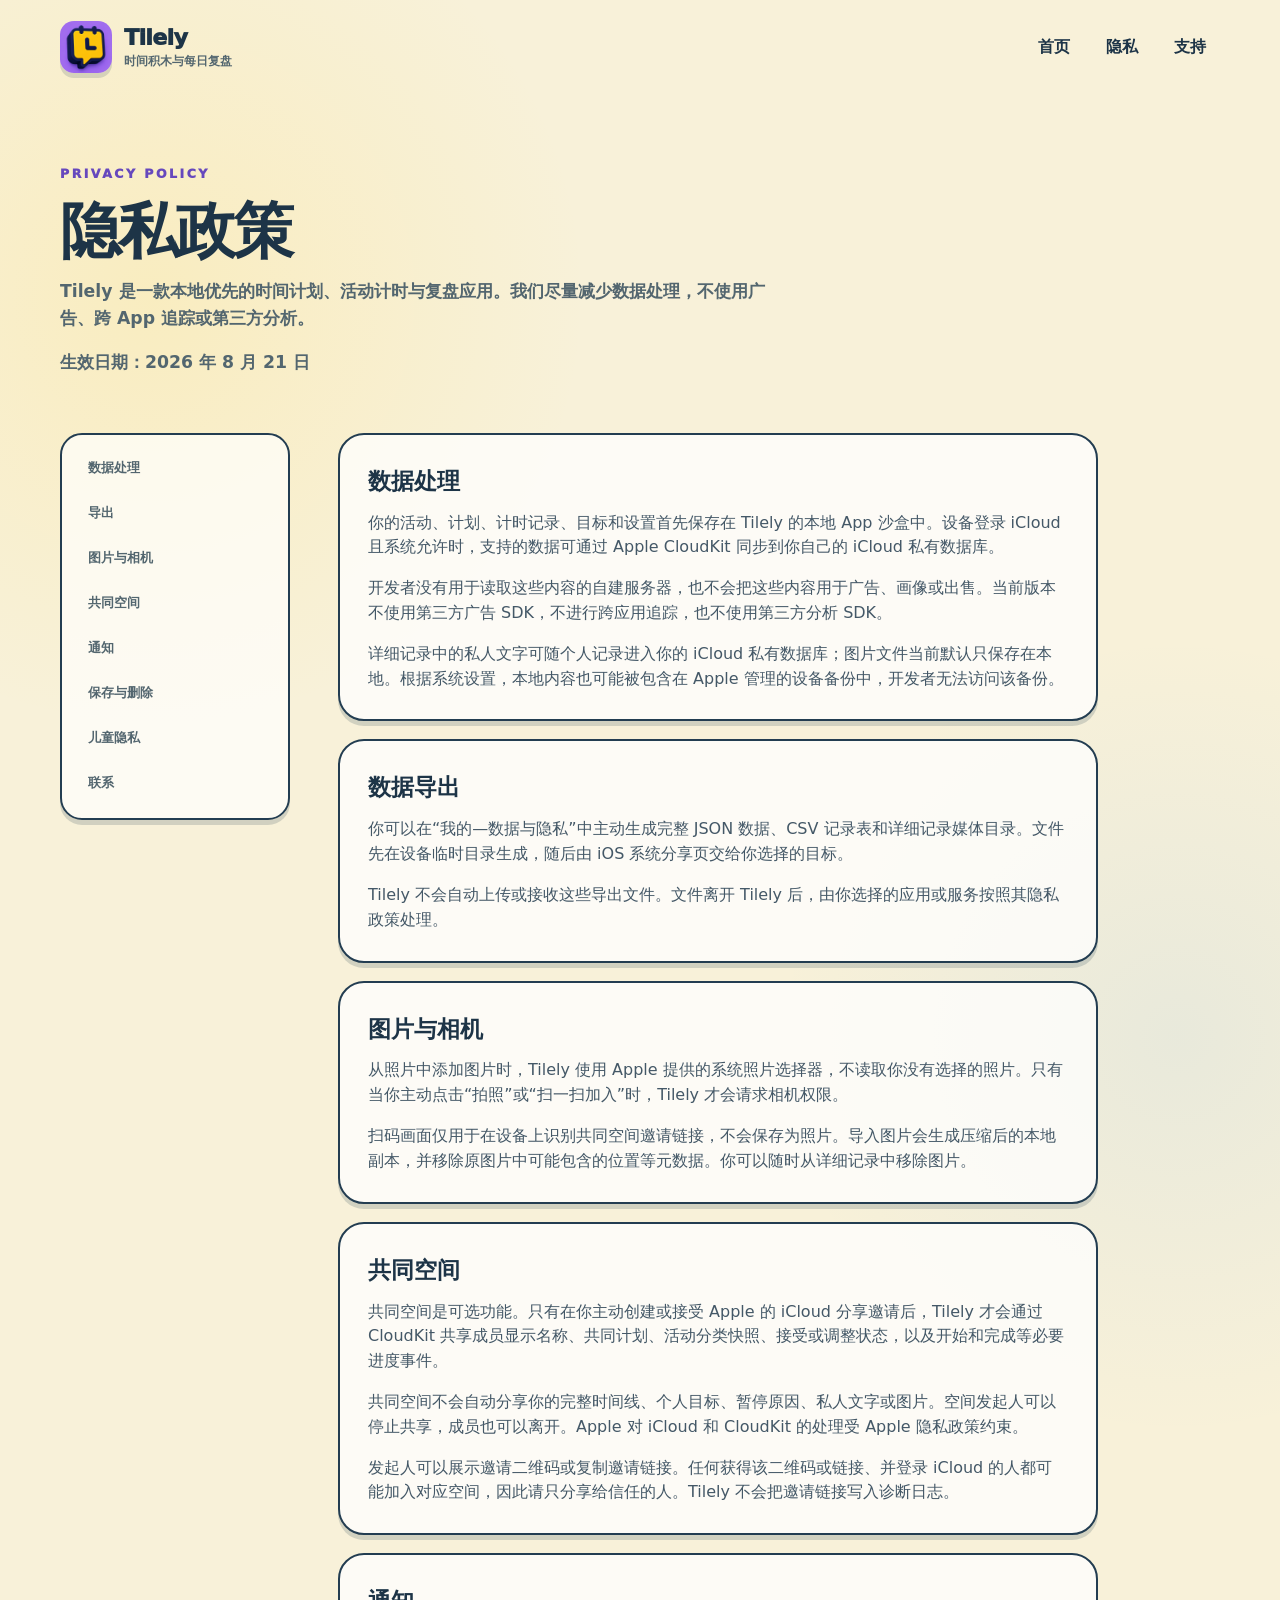
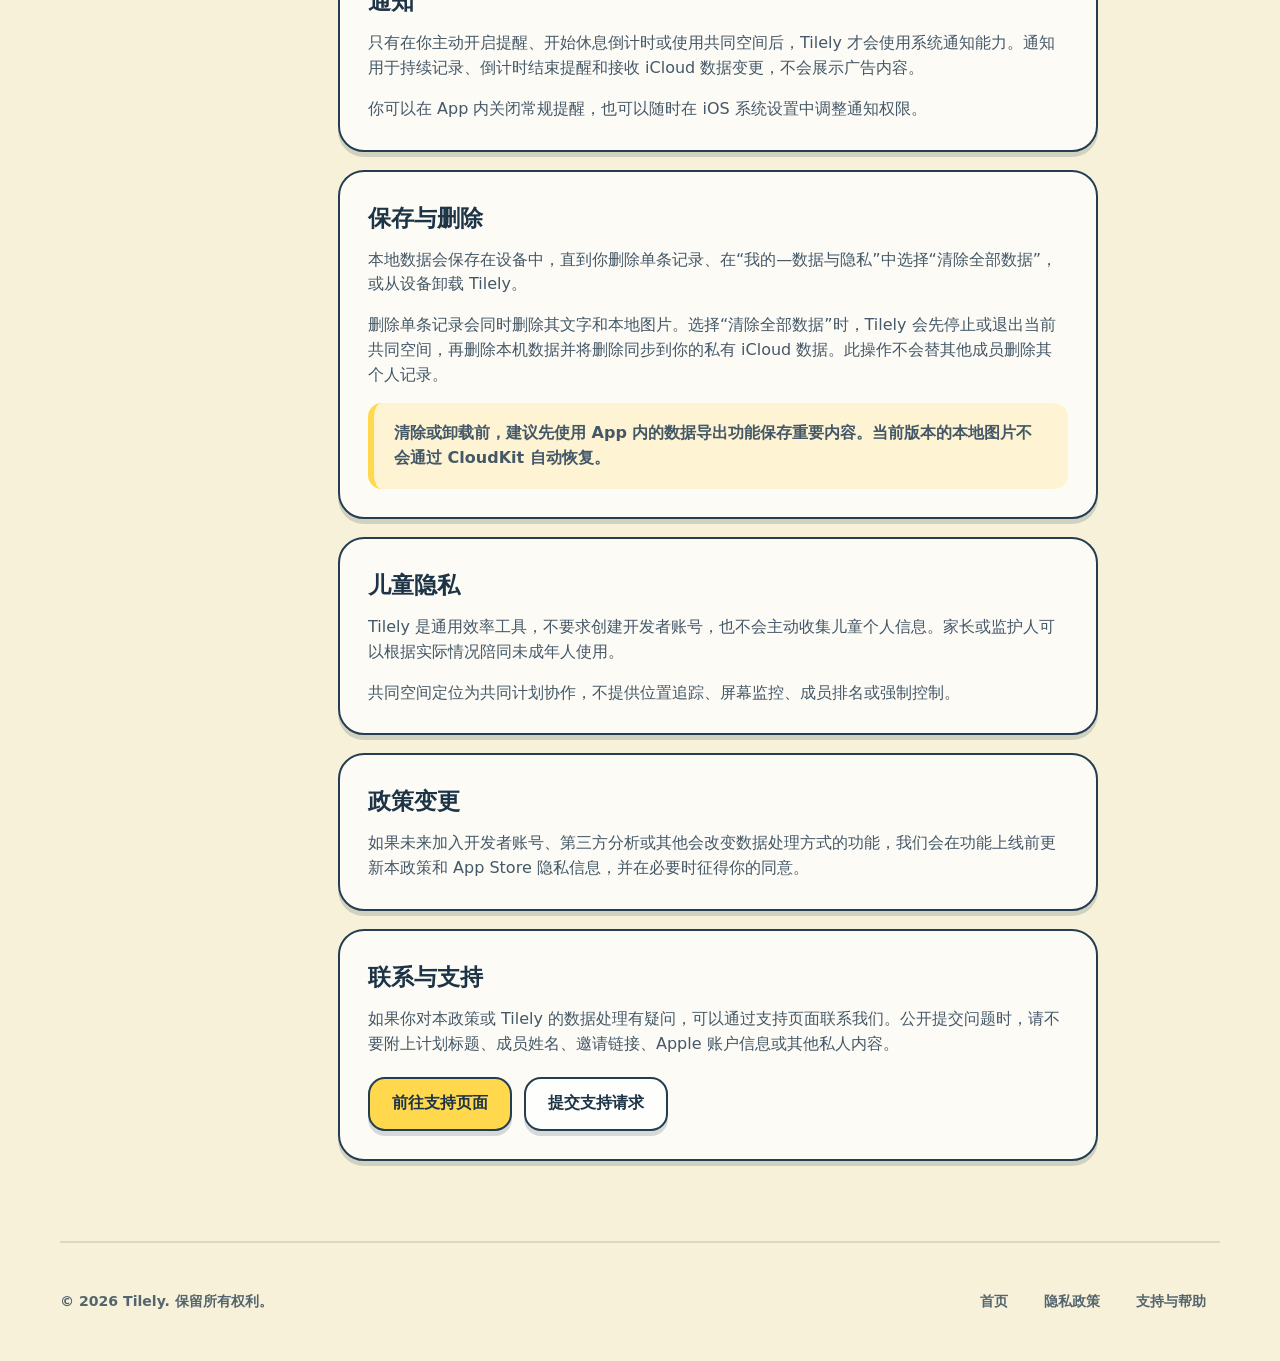
==== privacy/index.html @ 03751eff "Launch Tilely public website" ====
<!doctype html>
<html lang="zh-CN">
<head>
  <meta charset="utf-8">
  <meta name="viewport" content="width=device-width, initial-scale=1">
  <meta name="theme-color" content="#f8f1d9">
  <meta name="description" content="Tilely 隐私政策：了解活动、计划、时间记录、图片和共同空间数据如何保存与处理。">
  <link rel="canonical" href="https://jacklv-coder.github.io/tilely-site/privacy/">
  <link rel="icon" type="image/png" href="../assets/tilely-icon.png">
  <link rel="stylesheet" href="../assets/styles.css">
  <title>隐私政策｜Tilely</title>
</head>
<body>
  <a class="skip-link" href="#main">跳到主要内容</a>
  <header class="site-header shell">
    <a class="brand" href="../" aria-label="返回 Tilely 首页">
      <img src="../assets/tilely-icon.png" width="52" height="52" alt="">
      <span><strong>Tilely</strong><small>时间积木与每日复盘</small></span>
    </a>
    <nav aria-label="主要导航">
      <a href="../">首页</a>
      <a href="./" aria-current="page">隐私</a>
      <a href="../support/">支持</a>
    </nav>
  </header>

  <main id="main" class="legal-main shell">
    <header class="legal-hero">
      <p class="eyebrow purple">PRIVACY POLICY</p>
      <h1>隐私政策</h1>
      <p>Tilely 是一款本地优先的时间计划、活动计时与复盘应用。我们尽量减少数据处理，不使用广告、跨 App 追踪或第三方分析。</p>
      <p><strong>生效日期：2026 年 8 月 21 日</strong></p>
    </header>

    <div class="legal-layout">
      <nav class="legal-nav" aria-label="本页目录">
        <a href="#data">数据处理</a>
        <a href="#export">导出</a>
        <a href="#camera">图片与相机</a>
        <a href="#collaboration">共同空间</a>
        <a href="#notifications">通知</a>
        <a href="#retention">保存与删除</a>
        <a href="#children">儿童隐私</a>
        <a href="#contact">联系</a>
      </nav>

      <div class="legal-content">
        <section id="data" class="legal-card">
          <h2>数据处理</h2>
          <p>你的活动、计划、计时记录、目标和设置首先保存在 Tilely 的本地 App 沙盒中。设备登录 iCloud 且系统允许时，支持的数据可通过 Apple CloudKit 同步到你自己的 iCloud 私有数据库。</p>
          <p>开发者没有用于读取这些内容的自建服务器，也不会把这些内容用于广告、画像或出售。当前版本不使用第三方广告 SDK，不进行跨应用追踪，也不使用第三方分析 SDK。</p>
          <p>详细记录中的私人文字可随个人记录进入你的 iCloud 私有数据库；图片文件当前默认只保存在本地。根据系统设置，本地内容也可能被包含在 Apple 管理的设备备份中，开发者无法访问该备份。</p>
        </section>

        <section id="export" class="legal-card">
          <h2>数据导出</h2>
          <p>你可以在“我的—数据与隐私”中主动生成完整 JSON 数据、CSV 记录表和详细记录媒体目录。文件先在设备临时目录生成，随后由 iOS 系统分享页交给你选择的目标。</p>
          <p>Tilely 不会自动上传或接收这些导出文件。文件离开 Tilely 后，由你选择的应用或服务按照其隐私政策处理。</p>
        </section>

        <section id="camera" class="legal-card">
          <h2>图片与相机</h2>
          <p>从照片中添加图片时，Tilely 使用 Apple 提供的系统照片选择器，不读取你没有选择的照片。只有当你主动点击“拍照”或“扫一扫加入”时，Tilely 才会请求相机权限。</p>
          <p>扫码画面仅用于在设备上识别共同空间邀请链接，不会保存为照片。导入图片会生成压缩后的本地副本，并移除原图片中可能包含的位置等元数据。你可以随时从详细记录中移除图片。</p>
        </section>

        <section id="collaboration" class="legal-card">
          <h2>共同空间</h2>
          <p>共同空间是可选功能。只有在你主动创建或接受 Apple 的 iCloud 分享邀请后，Tilely 才会通过 CloudKit 共享成员显示名称、共同计划、活动分类快照、接受或调整状态，以及开始和完成等必要进度事件。</p>
          <p>共同空间不会自动分享你的完整时间线、个人目标、暂停原因、私人文字或图片。空间发起人可以停止共享，成员也可以离开。Apple 对 iCloud 和 CloudKit 的处理受 Apple 隐私政策约束。</p>
          <p>发起人可以展示邀请二维码或复制邀请链接。任何获得该二维码或链接、并登录 iCloud 的人都可能加入对应空间，因此请只分享给信任的人。Tilely 不会把邀请链接写入诊断日志。</p>
        </section>

        <section id="notifications" class="legal-card">
          <h2>通知</h2>
          <p>只有在你主动开启提醒、开始休息倒计时或使用共同空间后，Tilely 才会使用系统通知能力。通知用于持续记录、倒计时结束提醒和接收 iCloud 数据变更，不会展示广告内容。</p>
          <p>你可以在 App 内关闭常规提醒，也可以随时在 iOS 系统设置中调整通知权限。</p>
        </section>

        <section id="retention" class="legal-card">
          <h2>保存与删除</h2>
          <p>本地数据会保存在设备中，直到你删除单条记录、在“我的—数据与隐私”中选择“清除全部数据”，或从设备卸载 Tilely。</p>
          <p>删除单条记录会同时删除其文字和本地图片。选择“清除全部数据”时，Tilely 会先停止或退出当前共同空间，再删除本机数据并将删除同步到你的私有 iCloud 数据。此操作不会替其他成员删除其个人记录。</p>
          <p class="notice">清除或卸载前，建议先使用 App 内的数据导出功能保存重要内容。当前版本的本地图片不会通过 CloudKit 自动恢复。</p>
        </section>

        <section id="children" class="legal-card">
          <h2>儿童隐私</h2>
          <p>Tilely 是通用效率工具，不要求创建开发者账号，也不会主动收集儿童个人信息。家长或监护人可以根据实际情况陪同未成年人使用。</p>
          <p>共同空间定位为共同计划协作，不提供位置追踪、屏幕监控、成员排名或强制控制。</p>
        </section>

        <section id="changes" class="legal-card">
          <h2>政策变更</h2>
          <p>如果未来加入开发者账号、第三方分析或其他会改变数据处理方式的功能，我们会在功能上线前更新本政策和 App Store 隐私信息，并在必要时征得你的同意。</p>
        </section>

        <section id="contact" class="legal-card">
          <h2>联系与支持</h2>
          <p>如果你对本政策或 Tilely 的数据处理有疑问，可以通过支持页面联系我们。公开提交问题时，请不要附上计划标题、成员姓名、邀请链接、Apple 账户信息或其他私人内容。</p>
          <div class="support-actions">
            <a class="button primary" href="../support/">前往支持页面</a>
            <a class="button secondary" href="https://github.com/jacklv-coder/tilely-site/issues/new?template=support.yml" rel="noopener noreferrer">提交支持请求</a>
          </div>
        </section>
      </div>
    </div>
  </main>

  <footer class="site-footer shell">
    <p>© 2026 Tilely. 保留所有权利。</p>
    <nav aria-label="页脚导航"><a href="../">首页</a><a href="./">隐私政策</a><a href="../support/">支持与帮助</a></nav>
  </footer>
</body>
</html>
---- assets/styles.css ----
:root {
  --paper: #f8f1d9;
  --paper-light: #fffdf5;
  --ink: #1d3447;
  --muted: #53666f;
  --border: #233d51;
  --yellow: #ffd84d;
  --blue: #1768b6;
  --coral: #b53b2a;
  --mint: #168461;
  --purple: #6648bd;
  --shadow: rgba(35, 61, 81, 0.18);
  --radius-lg: 34px;
  --radius-md: 24px;
  --radius-sm: 16px;
}

* { box-sizing: border-box; }

html {
  scroll-behavior: smooth;
  background: var(--paper);
}

body {
  margin: 0;
  color: var(--ink);
  font-family: ui-rounded, "SF Pro Rounded", "PingFang SC", "Microsoft YaHei", system-ui, sans-serif;
  background:
    radial-gradient(circle at 12% 10%, rgba(255, 216, 77, 0.18), transparent 27rem),
    radial-gradient(circle at 92% 35%, rgba(50, 141, 245, 0.08), transparent 25rem),
    var(--paper);
  line-height: 1.55;
}

body::before {
  content: "";
  position: fixed;
  inset: 0;
  pointer-events: none;
  opacity: 0.32;
  background-image: radial-gradient(rgba(29, 52, 71, 0.14) 0.65px, transparent 0.65px);
  background-size: 8px 8px;
  mask-image: linear-gradient(to bottom, black, transparent 85%);
}

a { color: inherit; }
img { display: block; max-width: 100%; }

.shell {
  width: min(1160px, calc(100% - 40px));
  margin-inline: auto;
}

.skip-link {
  position: fixed;
  top: 12px;
  left: 12px;
  z-index: 100;
  padding: 10px 14px;
  color: white;
  background: var(--ink);
  border-radius: 12px;
  transform: translateY(-160%);
}

.skip-link:focus { transform: translateY(0); }

.site-header {
  position: relative;
  z-index: 10;
  display: flex;
  align-items: center;
  justify-content: space-between;
  min-height: 94px;
  gap: 24px;
}

.brand {
  display: inline-flex;
  align-items: center;
  gap: 12px;
  text-decoration: none;
}

.brand img {
  border-radius: 14px;
  box-shadow: 0 5px 0 rgba(35, 61, 81, 0.16);
}

.brand span { display: grid; line-height: 1.1; }
.brand strong { font-size: 1.38rem; font-weight: 950; letter-spacing: -0.03em; }
.brand small { margin-top: 5px; color: var(--muted); font-size: 0.73rem; font-weight: 700; }

.site-header nav,
.site-footer nav {
  display: flex;
  align-items: center;
  flex-wrap: wrap;
  gap: 8px;
}

.site-header nav a,
.site-footer nav a {
  min-height: 44px;
  display: inline-flex;
  align-items: center;
  padding: 0 14px;
  border-radius: 999px;
  font-weight: 800;
  text-decoration: none;
}

.site-header nav a:hover,
.site-header nav a:focus-visible,
.site-footer nav a:hover,
.site-footer nav a:focus-visible {
  background: rgba(255, 255, 255, 0.58);
  outline: none;
}

.hero {
  position: relative;
  display: grid;
  grid-template-columns: 1.02fr 0.98fr;
  align-items: center;
  gap: clamp(44px, 7vw, 92px);
  min-height: 680px;
  padding-block: 76px 92px;
}

.eyebrow {
  margin: 0 0 16px;
  font-size: 0.78rem;
  font-weight: 950;
  letter-spacing: 0.2em;
}

.coral { color: var(--coral); }
.purple { color: var(--purple); }
.mint-text { color: #70efc2; }

h1, h2, h3, p { margin-top: 0; }

h1 {
  margin-bottom: 26px;
  font-size: clamp(3.2rem, 7.2vw, 6.4rem);
  line-height: 0.98;
  letter-spacing: -0.07em;
  font-weight: 950;
}

h1 span { color: var(--blue); }

.hero-lead {
  max-width: 650px;
  margin-bottom: 30px;
  color: var(--muted);
  font-size: clamp(1.04rem, 1.9vw, 1.24rem);
  font-weight: 680;
}

.hero-actions {
  display: flex;
  flex-wrap: wrap;
  gap: 13px;
}

.button {
  min-height: 54px;
  display: inline-flex;
  align-items: center;
  justify-content: center;
  padding: 0 22px;
  border: 2px solid var(--border);
  border-radius: 17px;
  font-weight: 900;
  text-decoration: none;
  box-shadow: 0 5px 0 var(--shadow);
}

.button.primary { color: var(--ink); background: var(--yellow); }
.button.secondary { background: rgba(255, 255, 255, 0.75); }
.button:hover:not(span), .button:focus-visible:not(span) { transform: translateY(-2px); outline: none; }

.trust-list {
  display: flex;
  flex-wrap: wrap;
  gap: 9px 18px;
  margin: 24px 0 0;
  padding: 0;
  color: var(--muted);
  list-style: none;
  font-size: 0.84rem;
  font-weight: 800;
}

.trust-list li::before { content: "✓"; margin-right: 6px; color: #0b7150; }

.hero-visual {
  position: relative;
  padding: 24px;
  border: 3px solid var(--border);
  border-radius: 44px;
  background: rgba(255, 253, 245, 0.78);
  box-shadow: 0 12px 0 rgba(35, 61, 81, 0.12), 0 28px 70px rgba(35, 61, 81, 0.14);
  transform: rotate(1.5deg);
}

.mini-header {
  display: flex;
  align-items: center;
  justify-content: space-between;
  padding: 3px 4px 20px;
  font-size: 1.1rem;
  font-weight: 950;
}

.date-chip {
  padding: 8px 12px;
  border-radius: 999px;
  background: var(--yellow);
  font-size: 0.83rem;
}

.time-grid {
  display: grid;
  grid-template-columns: 1fr 1fr;
  gap: 14px;
}

.time-tile {
  min-height: 150px;
  display: flex;
  flex-direction: column;
  justify-content: space-between;
  padding: 18px;
  border: 2px solid var(--border);
  border-radius: 24px;
  color: white;
  box-shadow: 0 5px 0 rgba(35, 61, 81, 0.2);
}

.time-tile.blue { background: var(--blue); }
.time-tile.coral-bg { background: var(--coral); }
.time-tile.mint { background: var(--mint); }
.time-tile.yellow { color: var(--ink); background: var(--yellow); }
.tile-icon { width: 46px; height: 46px; display: grid; place-items: center; border-radius: 14px; background: rgba(255,255,255,.86); font-size: 1.45rem; }
.time-tile div { display: grid; }
.time-tile strong { font-size: 1.08rem; font-weight: 950; }
.time-tile small { opacity: 0.82; font-weight: 800; }

.progress-card {
  display: grid;
  grid-template-columns: 1fr auto;
  gap: 6px 16px;
  margin-top: 15px;
  padding: 18px;
  border-radius: 23px;
  color: white;
  background: var(--ink);
}

.progress-card span { color: #b9c5cd; font-size: 0.8rem; font-weight: 800; }
.progress-card strong { font-size: 1rem; }
.progress-track { grid-column: 1 / -1; height: 8px; overflow: hidden; border-radius: 999px; background: rgba(255,255,255,.15); }
.progress-track i { display: block; width: 68%; height: 100%; border-radius: inherit; background: #58e8b5; }

.section { padding-block: 96px; }
.section-heading { max-width: 760px; margin-bottom: 40px; }
.section-heading h2, .privacy-banner h2, .final-cta h2, .legal-hero h1 {
  margin-bottom: 14px;
  font-size: clamp(2.1rem, 5vw, 3.8rem);
  line-height: 1.06;
  letter-spacing: -0.055em;
  font-weight: 950;
}
.section-heading > p:last-child, .final-cta p { color: var(--muted); font-weight: 680; }

.feature-grid {
  display: grid;
  grid-template-columns: repeat(2, 1fr);
  gap: 20px;
}

.feature-card {
  position: relative;
  min-height: 300px;
  padding: 28px;
  overflow: hidden;
  border: 3px solid var(--border);
  border-radius: var(--radius-lg);
  box-shadow: 0 8px 0 var(--shadow);
}

.feature-card h3 { margin: 64px 0 8px; font-size: 1.7rem; font-weight: 950; }
.feature-card p { max-width: 400px; margin: 0; font-weight: 700; opacity: 0.83; }
.feature-number { font-weight: 950; opacity: 0.55; }
.feature-emoji { position: absolute; top: 22px; right: 26px; font-size: 3.2rem; transform: rotate(7deg); }
.blue-card { background: #dfeeff; }
.coral-card { background: #ffe1d8; }
.purple-card { background: #e9e1ff; }
.mint-card { background: #d9f5e9; }

.privacy-banner {
  display: grid;
  grid-template-columns: auto 1fr auto;
  align-items: center;
  gap: 28px;
  padding: 38px;
  border: 3px solid var(--border);
  border-radius: var(--radius-lg);
  color: white;
  background: var(--ink);
  box-shadow: 0 8px 0 rgba(35, 61, 81, 0.2);
}
.privacy-banner h2 { font-size: clamp(1.9rem, 4vw, 3rem); }
.privacy-banner p:last-child { margin-bottom: 0; color: #c6d0d5; font-weight: 650; }
.privacy-icon { width: 78px; height: 78px; display: grid; place-items: center; border-radius: 23px; color: var(--ink); background: var(--yellow); font-size: 2.2rem; }
.yellow-button { color: var(--ink); background: var(--yellow); white-space: nowrap; }

.final-cta {
  display: flex;
  align-items: center;
  gap: 28px;
}
.final-cta img { flex: 0 0 auto; border-radius: 28px; box-shadow: 0 7px 0 var(--shadow); }

.site-footer {
  display: flex;
  align-items: center;
  justify-content: space-between;
  gap: 24px;
  min-height: 120px;
  padding-block: 20px;
  border-top: 2px solid rgba(35, 61, 81, 0.14);
  color: var(--muted);
  font-size: 0.88rem;
  font-weight: 700;
}
.site-footer p { margin: 0; }

/* Legal and support pages */
.legal-main { padding-bottom: 80px; }
.legal-hero { max-width: 860px; padding-block: 70px 40px; }
.legal-hero > p:not(.eyebrow) { max-width: 720px; color: var(--muted); font-size: 1.08rem; font-weight: 680; }
.legal-layout { display: grid; grid-template-columns: 230px minmax(0, 760px); align-items: start; gap: 48px; }
.legal-nav { position: sticky; top: 24px; display: grid; gap: 5px; padding: 14px; border: 2px solid var(--border); border-radius: 22px; background: rgba(255,255,255,.68); box-shadow: 0 5px 0 var(--shadow); }
.legal-nav a { min-height: 40px; display: flex; align-items: center; padding: 0 12px; border-radius: 12px; color: var(--muted); font-size: 0.84rem; font-weight: 800; text-decoration: none; }
.legal-nav a:hover, .legal-nav a:focus-visible { color: var(--ink); background: #fff; outline: none; }
.legal-content { display: grid; gap: 18px; }
.legal-card { padding: 28px; border: 2px solid var(--border); border-radius: 26px; background: rgba(255,255,255,.76); box-shadow: 0 5px 0 var(--shadow); }
.legal-card h2 { margin-bottom: 12px; font-size: 1.45rem; font-weight: 950; }
.legal-card h3 { margin: 22px 0 8px; font-size: 1.03rem; font-weight: 950; }
.legal-card p:last-child, .legal-card ul:last-child { margin-bottom: 0; }
.legal-card p, .legal-card li { color: #445867; }
.legal-card li + li { margin-top: 7px; }
.notice { padding: 18px 20px; border-left: 6px solid var(--yellow); border-radius: 14px; background: rgba(255, 216, 77, .2); font-weight: 750; }
.support-actions { display: flex; flex-wrap: wrap; gap: 12px; margin-top: 20px; }
.faq-list { display: grid; gap: 14px; }
.faq-list details { border: 2px solid var(--border); border-radius: 20px; background: rgba(255,255,255,.76); box-shadow: 0 4px 0 var(--shadow); }
.faq-list summary { min-height: 62px; display: flex; align-items: center; justify-content: space-between; gap: 16px; padding: 14px 20px; cursor: pointer; font-weight: 900; list-style: none; }
.faq-list summary::-webkit-details-marker { display: none; }
.faq-list summary::after { content: "+"; font-size: 1.5rem; }
.faq-list details[open] summary::after { content: "−"; }
.faq-list details p { margin: 0; padding: 0 20px 20px; color: #445867; }
.support-banner { margin-top: 54px; }
.not-found-hero { min-height: 70vh; display: grid; align-content: center; }

@media (max-width: 860px) {
  .hero { grid-template-columns: 1fr; padding-top: 46px; }
  .hero-copy { text-align: center; }
  .hero-lead { margin-inline: auto; }
  .hero-actions, .trust-list { justify-content: center; }
  .hero-visual { width: min(580px, 100%); margin-inline: auto; transform: none; }
  .privacy-banner { grid-template-columns: auto 1fr; }
  .privacy-banner .button { grid-column: 1 / -1; }
  .legal-layout { grid-template-columns: 1fr; }
  .legal-nav { position: static; display: flex; overflow-x: auto; }
  .legal-nav a { white-space: nowrap; }
}

@media (max-width: 620px) {
  .shell { width: min(100% - 28px, 1160px); }
  .site-header { min-height: 82px; }
  .site-header nav a { padding-inline: 9px; font-size: 0.86rem; }
  .brand small { display: none; }
  .brand img { width: 45px; height: 45px; }
  .hero { min-height: auto; padding-block: 54px 72px; }
  h1 { font-size: clamp(3rem, 15vw, 4.7rem); }
  .hero-actions { display: grid; }
  .time-grid, .feature-grid { grid-template-columns: 1fr; }
  .time-tile { min-height: 132px; }
  .section { padding-block: 72px; }
  .feature-card { min-height: 245px; }
  .privacy-banner { grid-template-columns: 1fr; padding: 28px; }
  .privacy-icon { width: 64px; height: 64px; }
  .final-cta { align-items: flex-start; }
  .final-cta img { width: 82px; height: 82px; border-radius: 22px; }
  .site-footer { align-items: flex-start; flex-direction: column; padding-block: 30px; }
  .site-footer nav { margin-left: -10px; }
  .legal-hero { padding-top: 46px; }
  .legal-card { padding: 22px; }
}

@media (prefers-reduced-motion: reduce) {
  html { scroll-behavior: auto; }
  *, *::before, *::after { transition: none !important; animation: none !important; }
}
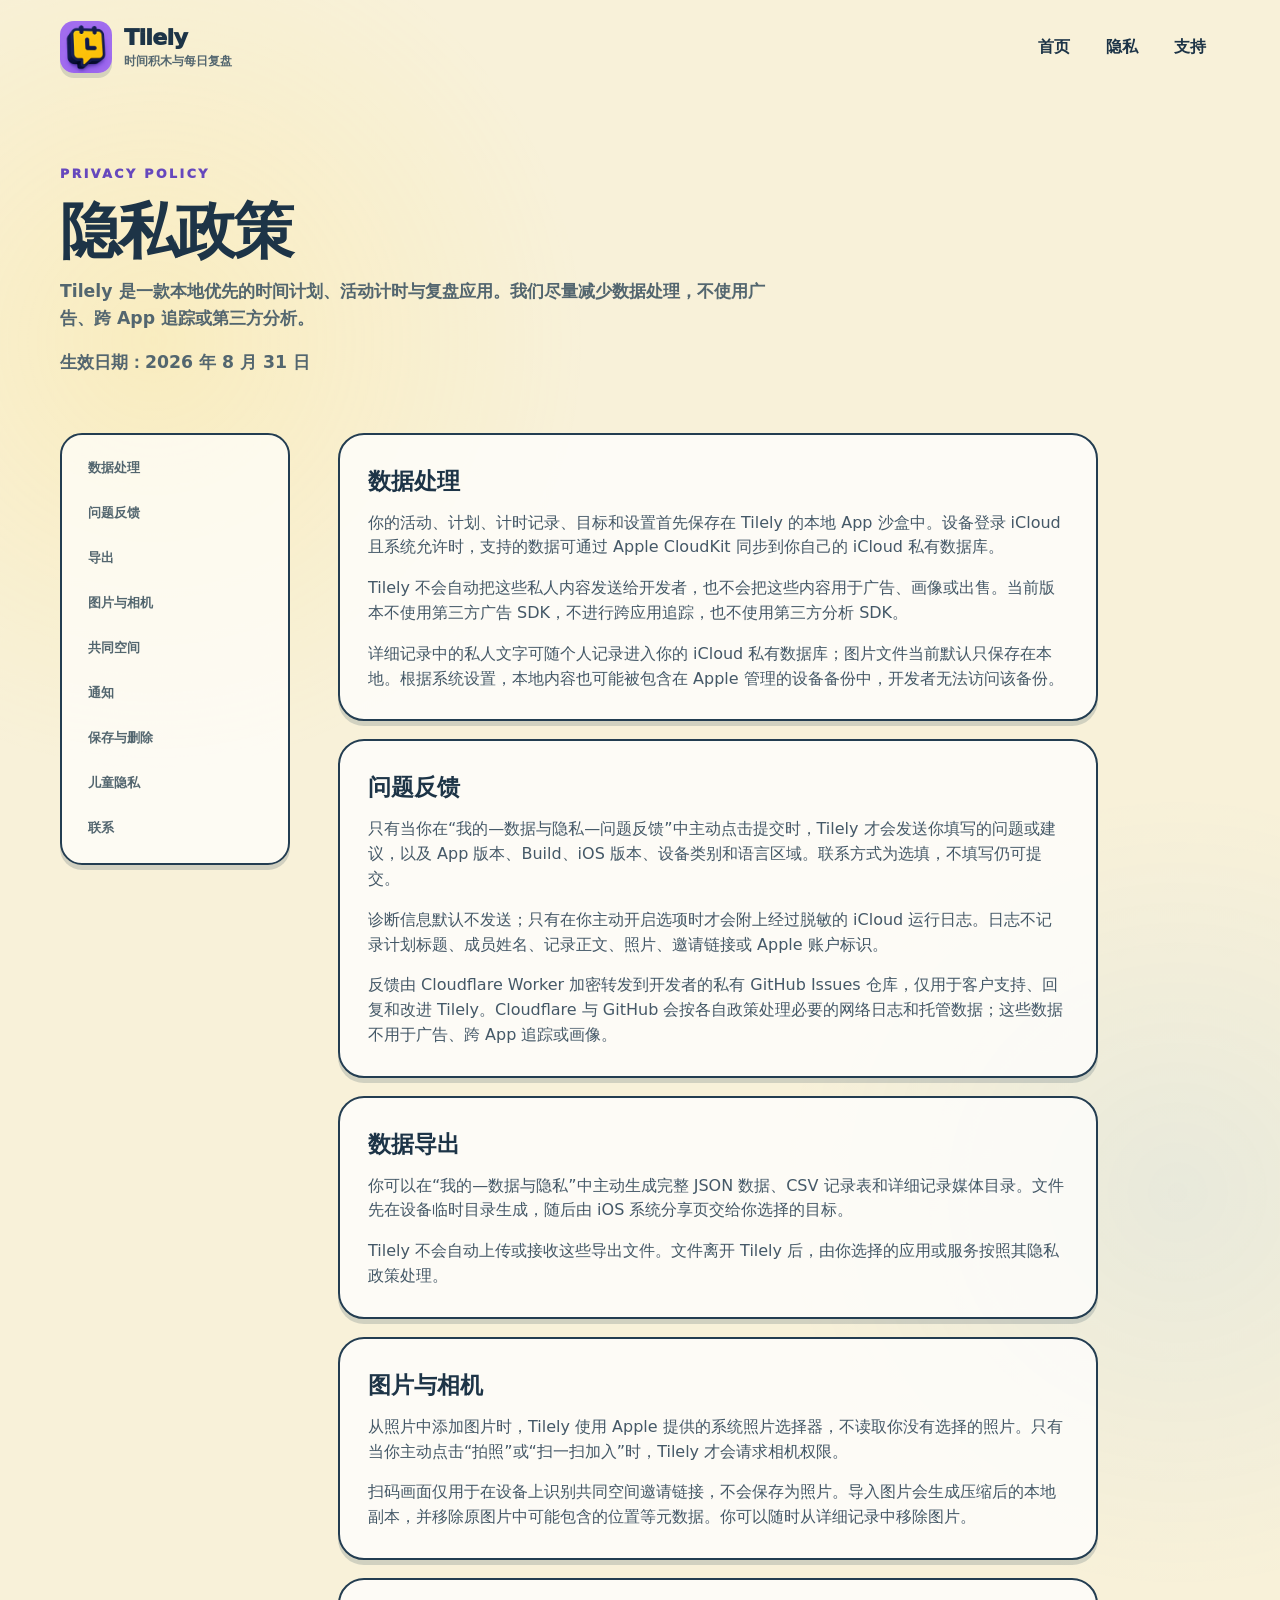
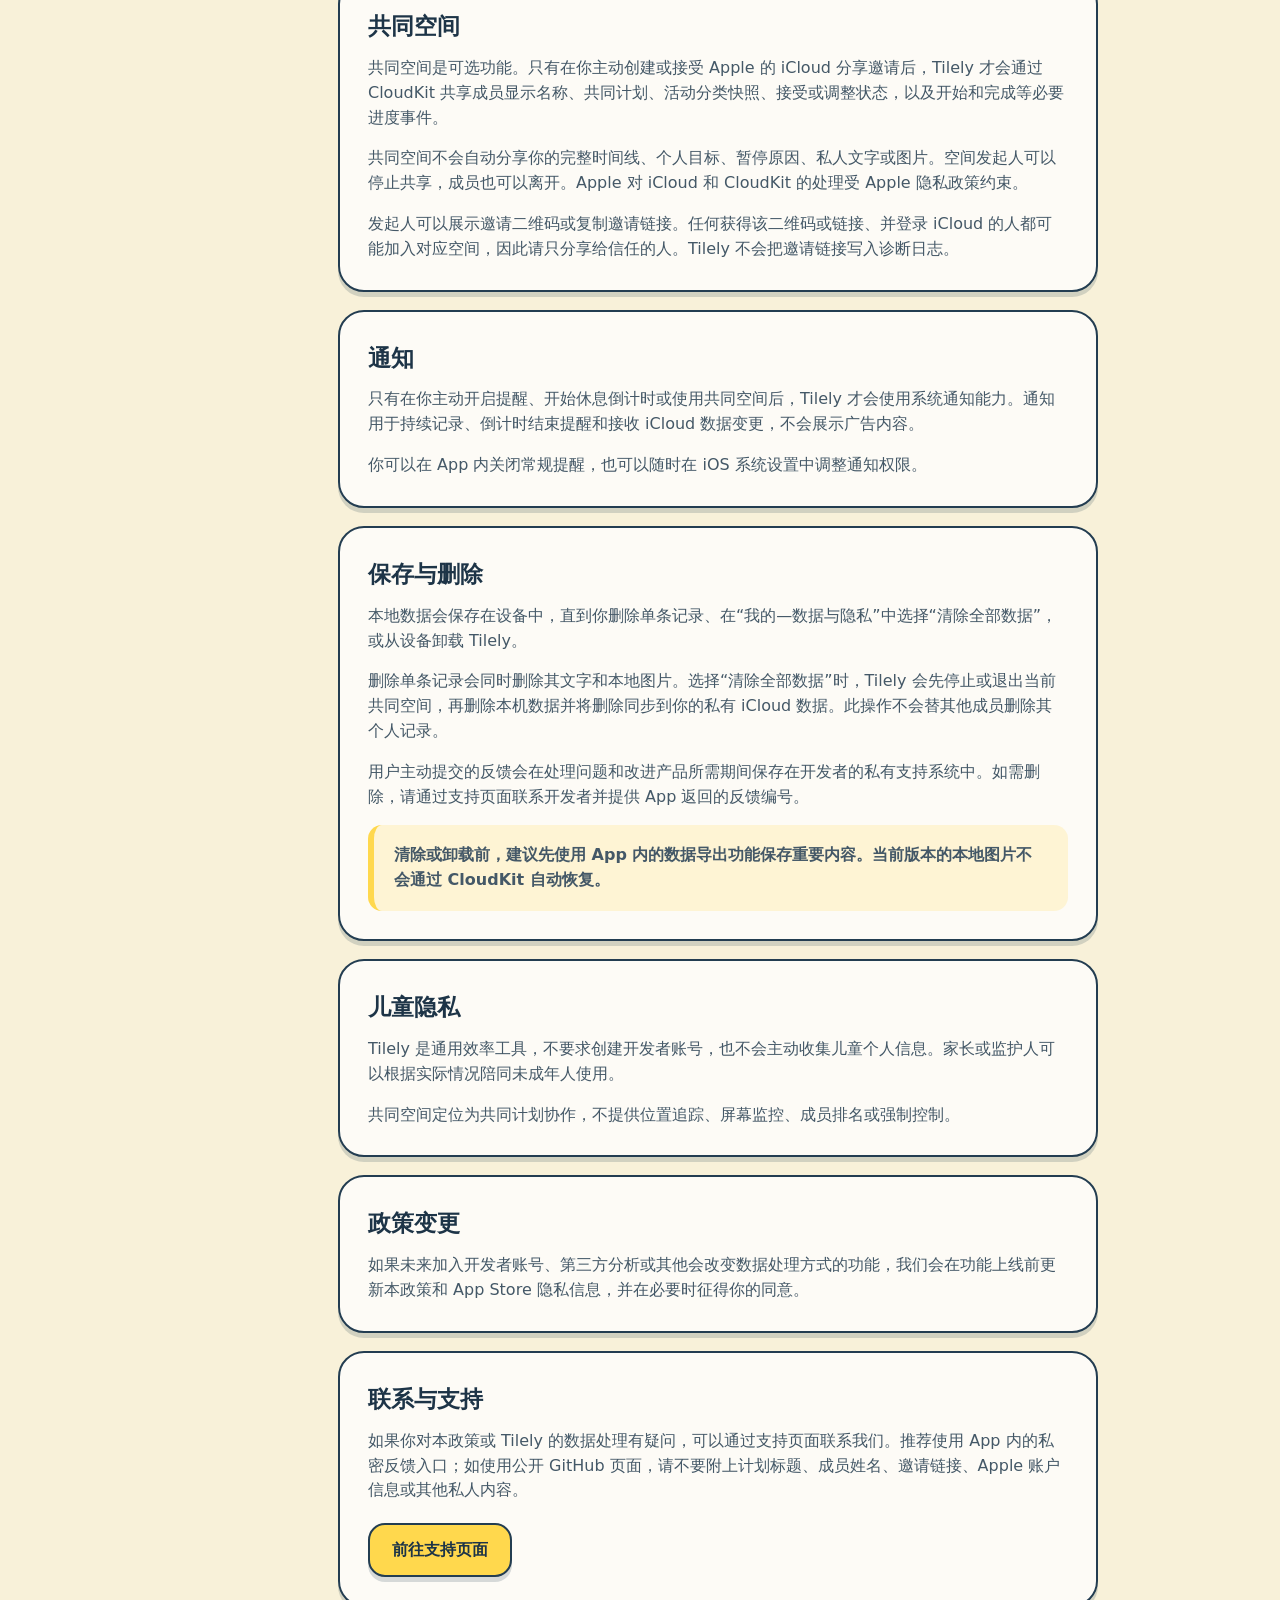
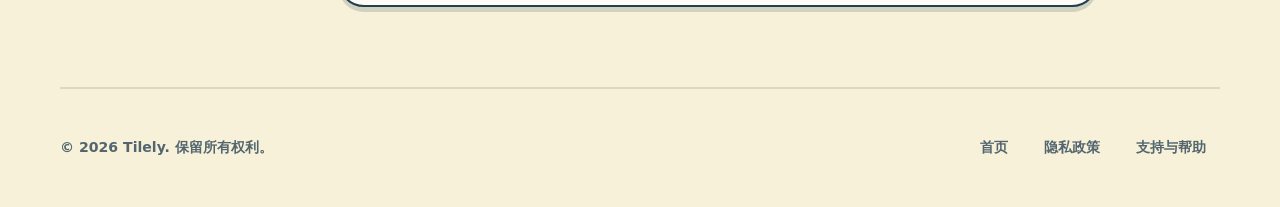
==== commit 08e5fecf: "docs: update feedback privacy and support" ====
--- a/privacy/index.html
+++ b/privacy/index.html
@@ -29,12 +29,13 @@
       <p class="eyebrow purple">PRIVACY POLICY</p>
       <h1>隐私政策</h1>
       <p>Tilely 是一款本地优先的时间计划、活动计时与复盘应用。我们尽量减少数据处理，不使用广告、跨 App 追踪或第三方分析。</p>
-      <p><strong>生效日期：2026 年 8 月 21 日</strong></p>
+      <p><strong>生效日期：2026 年 8 月 31 日</strong></p>
     </header>
 
     <div class="legal-layout">
       <nav class="legal-nav" aria-label="本页目录">
         <a href="#data">数据处理</a>
+        <a href="#feedback">问题反馈</a>
         <a href="#export">导出</a>
         <a href="#camera">图片与相机</a>
         <a href="#collaboration">共同空间</a>
@@ -48,8 +49,15 @@
         <section id="data" class="legal-card">
           <h2>数据处理</h2>
           <p>你的活动、计划、计时记录、目标和设置首先保存在 Tilely 的本地 App 沙盒中。设备登录 iCloud 且系统允许时，支持的数据可通过 Apple CloudKit 同步到你自己的 iCloud 私有数据库。</p>
-          <p>开发者没有用于读取这些内容的自建服务器，也不会把这些内容用于广告、画像或出售。当前版本不使用第三方广告 SDK，不进行跨应用追踪，也不使用第三方分析 SDK。</p>
+          <p>Tilely 不会自动把这些私人内容发送给开发者，也不会把这些内容用于广告、画像或出售。当前版本不使用第三方广告 SDK，不进行跨应用追踪，也不使用第三方分析 SDK。</p>
           <p>详细记录中的私人文字可随个人记录进入你的 iCloud 私有数据库；图片文件当前默认只保存在本地。根据系统设置，本地内容也可能被包含在 Apple 管理的设备备份中，开发者无法访问该备份。</p>
+        </section>
+
+        <section id="feedback" class="legal-card">
+          <h2>问题反馈</h2>
+          <p>只有当你在“我的—数据与隐私—问题反馈”中主动点击提交时，Tilely 才会发送你填写的问题或建议，以及 App 版本、Build、iOS 版本、设备类别和语言区域。联系方式为选填，不填写仍可提交。</p>
+          <p>诊断信息默认不发送；只有在你主动开启选项时才会附上经过脱敏的 iCloud 运行日志。日志不记录计划标题、成员姓名、记录正文、照片、邀请链接或 Apple 账户标识。</p>
+          <p>反馈由 Cloudflare Worker 加密转发到开发者的私有 GitHub Issues 仓库，仅用于客户支持、回复和改进 Tilely。Cloudflare 与 GitHub 会按各自政策处理必要的网络日志和托管数据；这些数据不用于广告、跨 App 追踪或画像。</p>
         </section>
 
         <section id="export" class="legal-card">
@@ -81,6 +89,7 @@
           <h2>保存与删除</h2>
           <p>本地数据会保存在设备中，直到你删除单条记录、在“我的—数据与隐私”中选择“清除全部数据”，或从设备卸载 Tilely。</p>
           <p>删除单条记录会同时删除其文字和本地图片。选择“清除全部数据”时，Tilely 会先停止或退出当前共同空间，再删除本机数据并将删除同步到你的私有 iCloud 数据。此操作不会替其他成员删除其个人记录。</p>
+          <p>用户主动提交的反馈会在处理问题和改进产品所需期间保存在开发者的私有支持系统中。如需删除，请通过支持页面联系开发者并提供 App 返回的反馈编号。</p>
           <p class="notice">清除或卸载前，建议先使用 App 内的数据导出功能保存重要内容。当前版本的本地图片不会通过 CloudKit 自动恢复。</p>
         </section>
 
@@ -97,10 +106,9 @@
 
         <section id="contact" class="legal-card">
           <h2>联系与支持</h2>
-          <p>如果你对本政策或 Tilely 的数据处理有疑问，可以通过支持页面联系我们。公开提交问题时，请不要附上计划标题、成员姓名、邀请链接、Apple 账户信息或其他私人内容。</p>
+          <p>如果你对本政策或 Tilely 的数据处理有疑问，可以通过支持页面联系我们。推荐使用 App 内的私密反馈入口；如使用公开 GitHub 页面，请不要附上计划标题、成员姓名、邀请链接、Apple 账户信息或其他私人内容。</p>
           <div class="support-actions">
             <a class="button primary" href="../support/">前往支持页面</a>
-            <a class="button secondary" href="https://github.com/jacklv-coder/tilely-site/issues/new?template=support.yml" rel="noopener noreferrer">提交支持请求</a>
           </div>
         </section>
       </div>
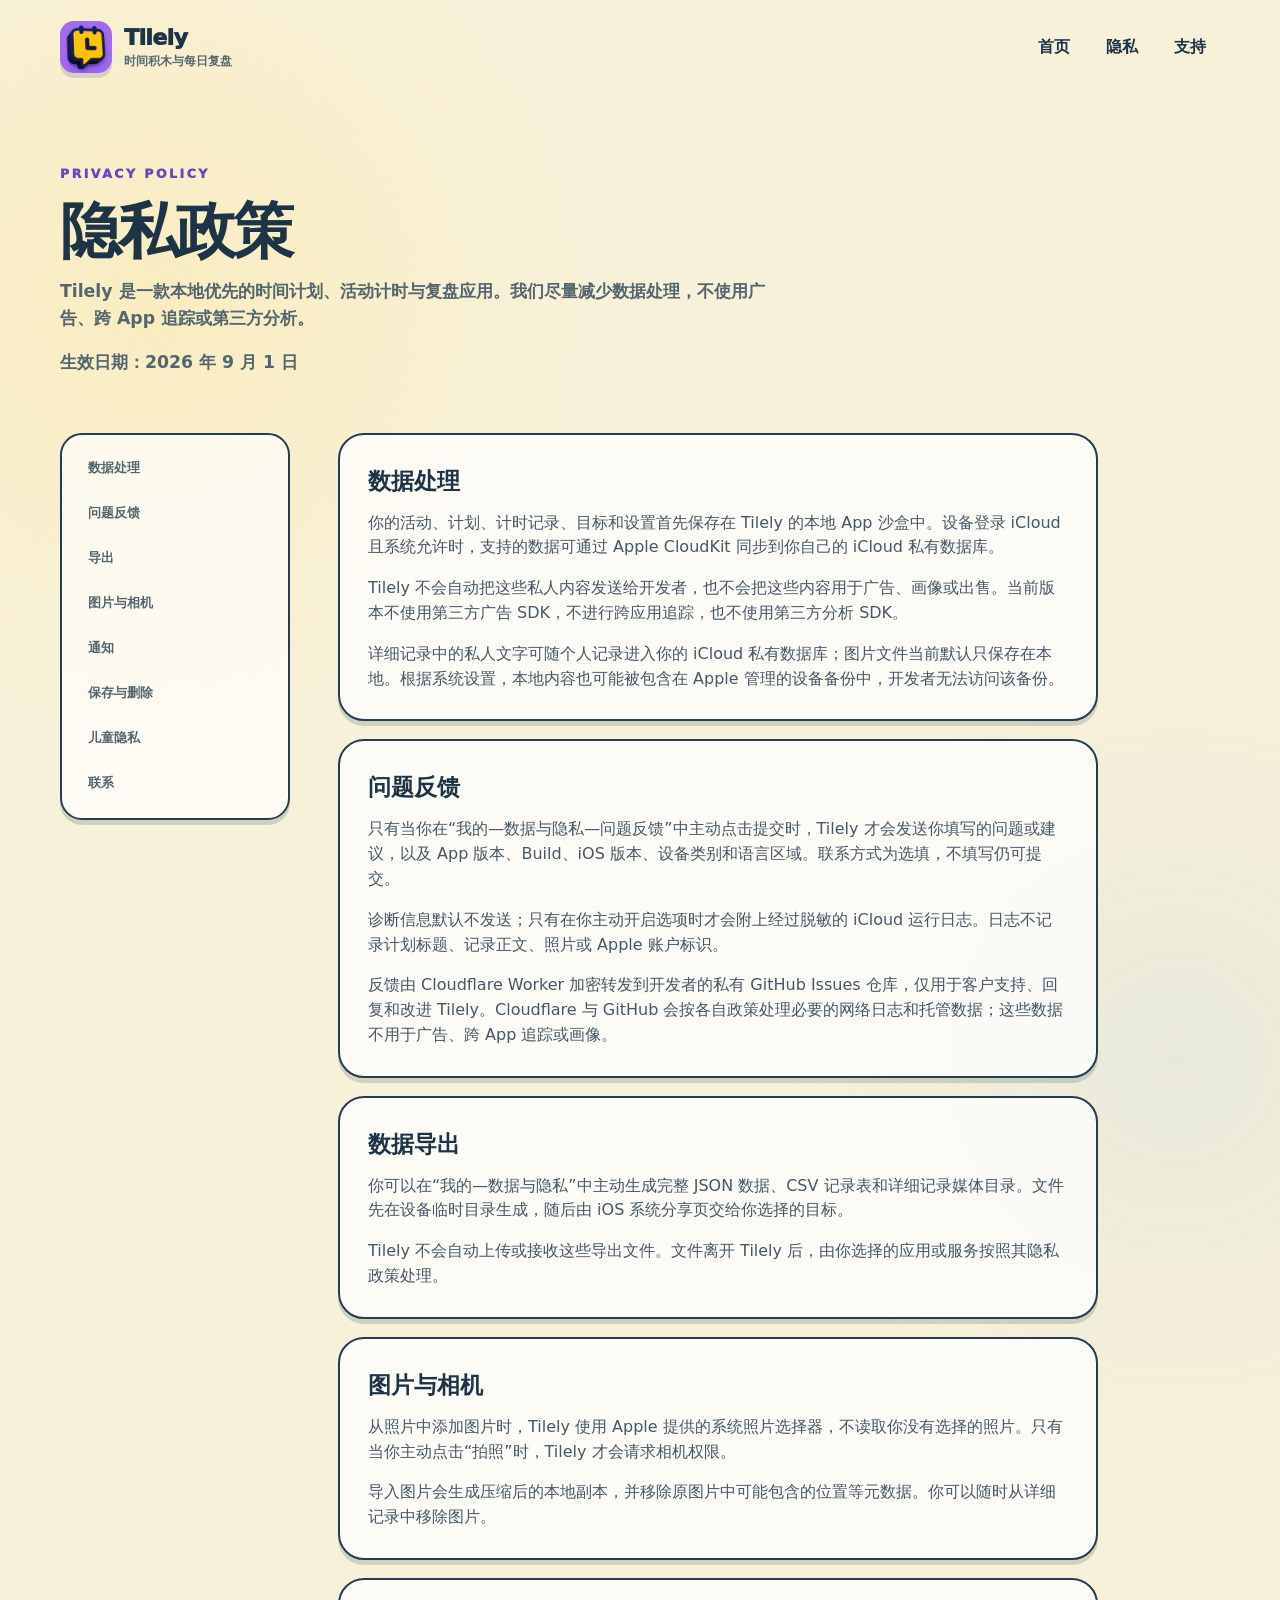
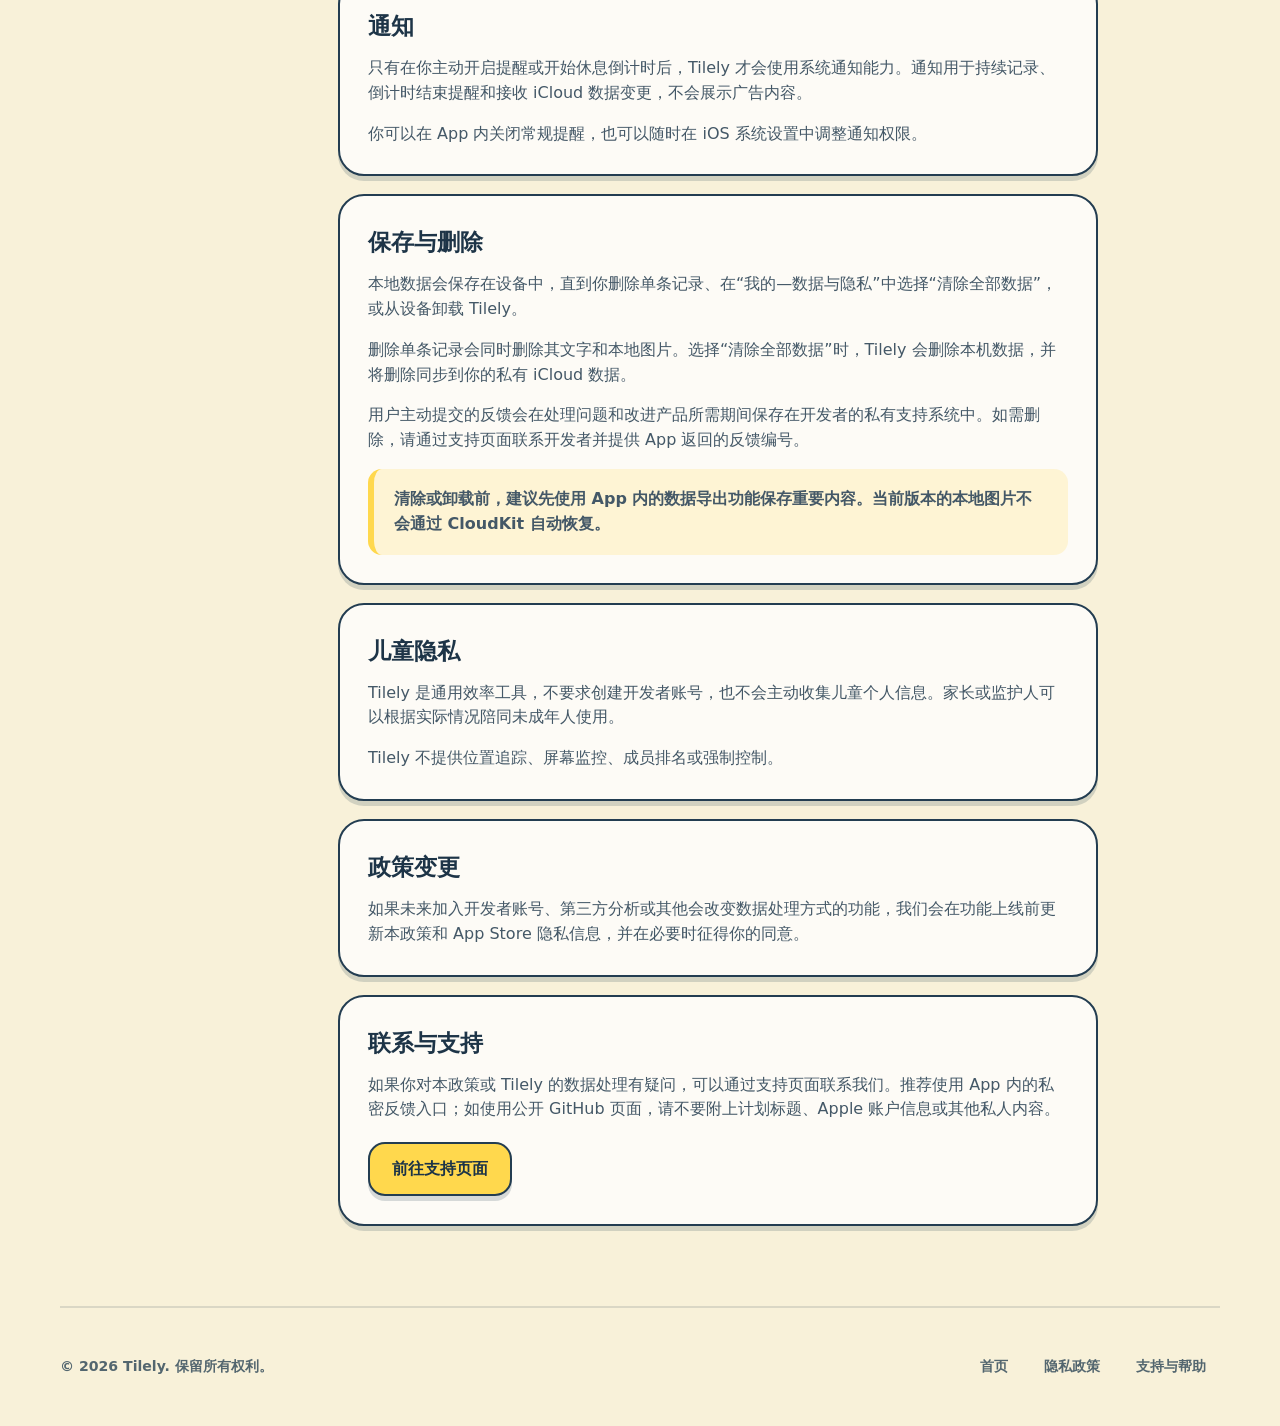
==== commit 88406a7e: "docs: remove retired collaboration references" ====
--- a/privacy/index.html
+++ b/privacy/index.html
@@ -4,7 +4,7 @@
   <meta charset="utf-8">
   <meta name="viewport" content="width=device-width, initial-scale=1">
   <meta name="theme-color" content="#f8f1d9">
-  <meta name="description" content="Tilely 隐私政策：了解活动、计划、时间记录、图片和共同空间数据如何保存与处理。">
+  <meta name="description" content="Tilely 隐私政策：了解活动、计划、时间记录和图片如何保存与处理。">
   <link rel="canonical" href="https://jacklv-coder.github.io/tilely-site/privacy/">
   <link rel="icon" type="image/png" href="../assets/tilely-icon.png">
   <link rel="stylesheet" href="../assets/styles.css">
@@ -29,7 +29,7 @@
       <p class="eyebrow purple">PRIVACY POLICY</p>
       <h1>隐私政策</h1>
       <p>Tilely 是一款本地优先的时间计划、活动计时与复盘应用。我们尽量减少数据处理，不使用广告、跨 App 追踪或第三方分析。</p>
-      <p><strong>生效日期：2026 年 8 月 31 日</strong></p>
+      <p><strong>生效日期：2026 年 9 月 1 日</strong></p>
     </header>
 
     <div class="legal-layout">
@@ -38,7 +38,6 @@
         <a href="#feedback">问题反馈</a>
         <a href="#export">导出</a>
         <a href="#camera">图片与相机</a>
-        <a href="#collaboration">共同空间</a>
         <a href="#notifications">通知</a>
         <a href="#retention">保存与删除</a>
         <a href="#children">儿童隐私</a>
@@ -56,7 +55,7 @@
         <section id="feedback" class="legal-card">
           <h2>问题反馈</h2>
           <p>只有当你在“我的—数据与隐私—问题反馈”中主动点击提交时，Tilely 才会发送你填写的问题或建议，以及 App 版本、Build、iOS 版本、设备类别和语言区域。联系方式为选填，不填写仍可提交。</p>
-          <p>诊断信息默认不发送；只有在你主动开启选项时才会附上经过脱敏的 iCloud 运行日志。日志不记录计划标题、成员姓名、记录正文、照片、邀请链接或 Apple 账户标识。</p>
+          <p>诊断信息默认不发送；只有在你主动开启选项时才会附上经过脱敏的 iCloud 运行日志。日志不记录计划标题、记录正文、照片或 Apple 账户标识。</p>
           <p>反馈由 Cloudflare Worker 加密转发到开发者的私有 GitHub Issues 仓库，仅用于客户支持、回复和改进 Tilely。Cloudflare 与 GitHub 会按各自政策处理必要的网络日志和托管数据；这些数据不用于广告、跨 App 追踪或画像。</p>
         </section>
 
@@ -68,27 +67,20 @@
 
         <section id="camera" class="legal-card">
           <h2>图片与相机</h2>
-          <p>从照片中添加图片时，Tilely 使用 Apple 提供的系统照片选择器，不读取你没有选择的照片。只有当你主动点击“拍照”或“扫一扫加入”时，Tilely 才会请求相机权限。</p>
-          <p>扫码画面仅用于在设备上识别共同空间邀请链接，不会保存为照片。导入图片会生成压缩后的本地副本，并移除原图片中可能包含的位置等元数据。你可以随时从详细记录中移除图片。</p>
-        </section>
-
-        <section id="collaboration" class="legal-card">
-          <h2>共同空间</h2>
-          <p>共同空间是可选功能。只有在你主动创建或接受 Apple 的 iCloud 分享邀请后，Tilely 才会通过 CloudKit 共享成员显示名称、共同计划、活动分类快照、接受或调整状态，以及开始和完成等必要进度事件。</p>
-          <p>共同空间不会自动分享你的完整时间线、个人目标、暂停原因、私人文字或图片。空间发起人可以停止共享，成员也可以离开。Apple 对 iCloud 和 CloudKit 的处理受 Apple 隐私政策约束。</p>
-          <p>发起人可以展示邀请二维码或复制邀请链接。任何获得该二维码或链接、并登录 iCloud 的人都可能加入对应空间，因此请只分享给信任的人。Tilely 不会把邀请链接写入诊断日志。</p>
+          <p>从照片中添加图片时，Tilely 使用 Apple 提供的系统照片选择器，不读取你没有选择的照片。只有当你主动点击“拍照”时，Tilely 才会请求相机权限。</p>
+          <p>导入图片会生成压缩后的本地副本，并移除原图片中可能包含的位置等元数据。你可以随时从详细记录中移除图片。</p>
         </section>
 
         <section id="notifications" class="legal-card">
           <h2>通知</h2>
-          <p>只有在你主动开启提醒、开始休息倒计时或使用共同空间后，Tilely 才会使用系统通知能力。通知用于持续记录、倒计时结束提醒和接收 iCloud 数据变更，不会展示广告内容。</p>
+          <p>只有在你主动开启提醒或开始休息倒计时后，Tilely 才会使用系统通知能力。通知用于持续记录、倒计时结束提醒和接收 iCloud 数据变更，不会展示广告内容。</p>
           <p>你可以在 App 内关闭常规提醒，也可以随时在 iOS 系统设置中调整通知权限。</p>
         </section>
 
         <section id="retention" class="legal-card">
           <h2>保存与删除</h2>
           <p>本地数据会保存在设备中，直到你删除单条记录、在“我的—数据与隐私”中选择“清除全部数据”，或从设备卸载 Tilely。</p>
-          <p>删除单条记录会同时删除其文字和本地图片。选择“清除全部数据”时，Tilely 会先停止或退出当前共同空间，再删除本机数据并将删除同步到你的私有 iCloud 数据。此操作不会替其他成员删除其个人记录。</p>
+          <p>删除单条记录会同时删除其文字和本地图片。选择“清除全部数据”时，Tilely 会删除本机数据，并将删除同步到你的私有 iCloud 数据。</p>
           <p>用户主动提交的反馈会在处理问题和改进产品所需期间保存在开发者的私有支持系统中。如需删除，请通过支持页面联系开发者并提供 App 返回的反馈编号。</p>
           <p class="notice">清除或卸载前，建议先使用 App 内的数据导出功能保存重要内容。当前版本的本地图片不会通过 CloudKit 自动恢复。</p>
         </section>
@@ -96,7 +88,7 @@
         <section id="children" class="legal-card">
           <h2>儿童隐私</h2>
           <p>Tilely 是通用效率工具，不要求创建开发者账号，也不会主动收集儿童个人信息。家长或监护人可以根据实际情况陪同未成年人使用。</p>
-          <p>共同空间定位为共同计划协作，不提供位置追踪、屏幕监控、成员排名或强制控制。</p>
+          <p>Tilely 不提供位置追踪、屏幕监控、成员排名或强制控制。</p>
         </section>
 
         <section id="changes" class="legal-card">
@@ -106,7 +98,7 @@
 
         <section id="contact" class="legal-card">
           <h2>联系与支持</h2>
-          <p>如果你对本政策或 Tilely 的数据处理有疑问，可以通过支持页面联系我们。推荐使用 App 内的私密反馈入口；如使用公开 GitHub 页面，请不要附上计划标题、成员姓名、邀请链接、Apple 账户信息或其他私人内容。</p>
+          <p>如果你对本政策或 Tilely 的数据处理有疑问，可以通过支持页面联系我们。推荐使用 App 内的私密反馈入口；如使用公开 GitHub 页面，请不要附上计划标题、Apple 账户信息或其他私人内容。</p>
           <div class="support-actions">
             <a class="button primary" href="../support/">前往支持页面</a>
           </div>
